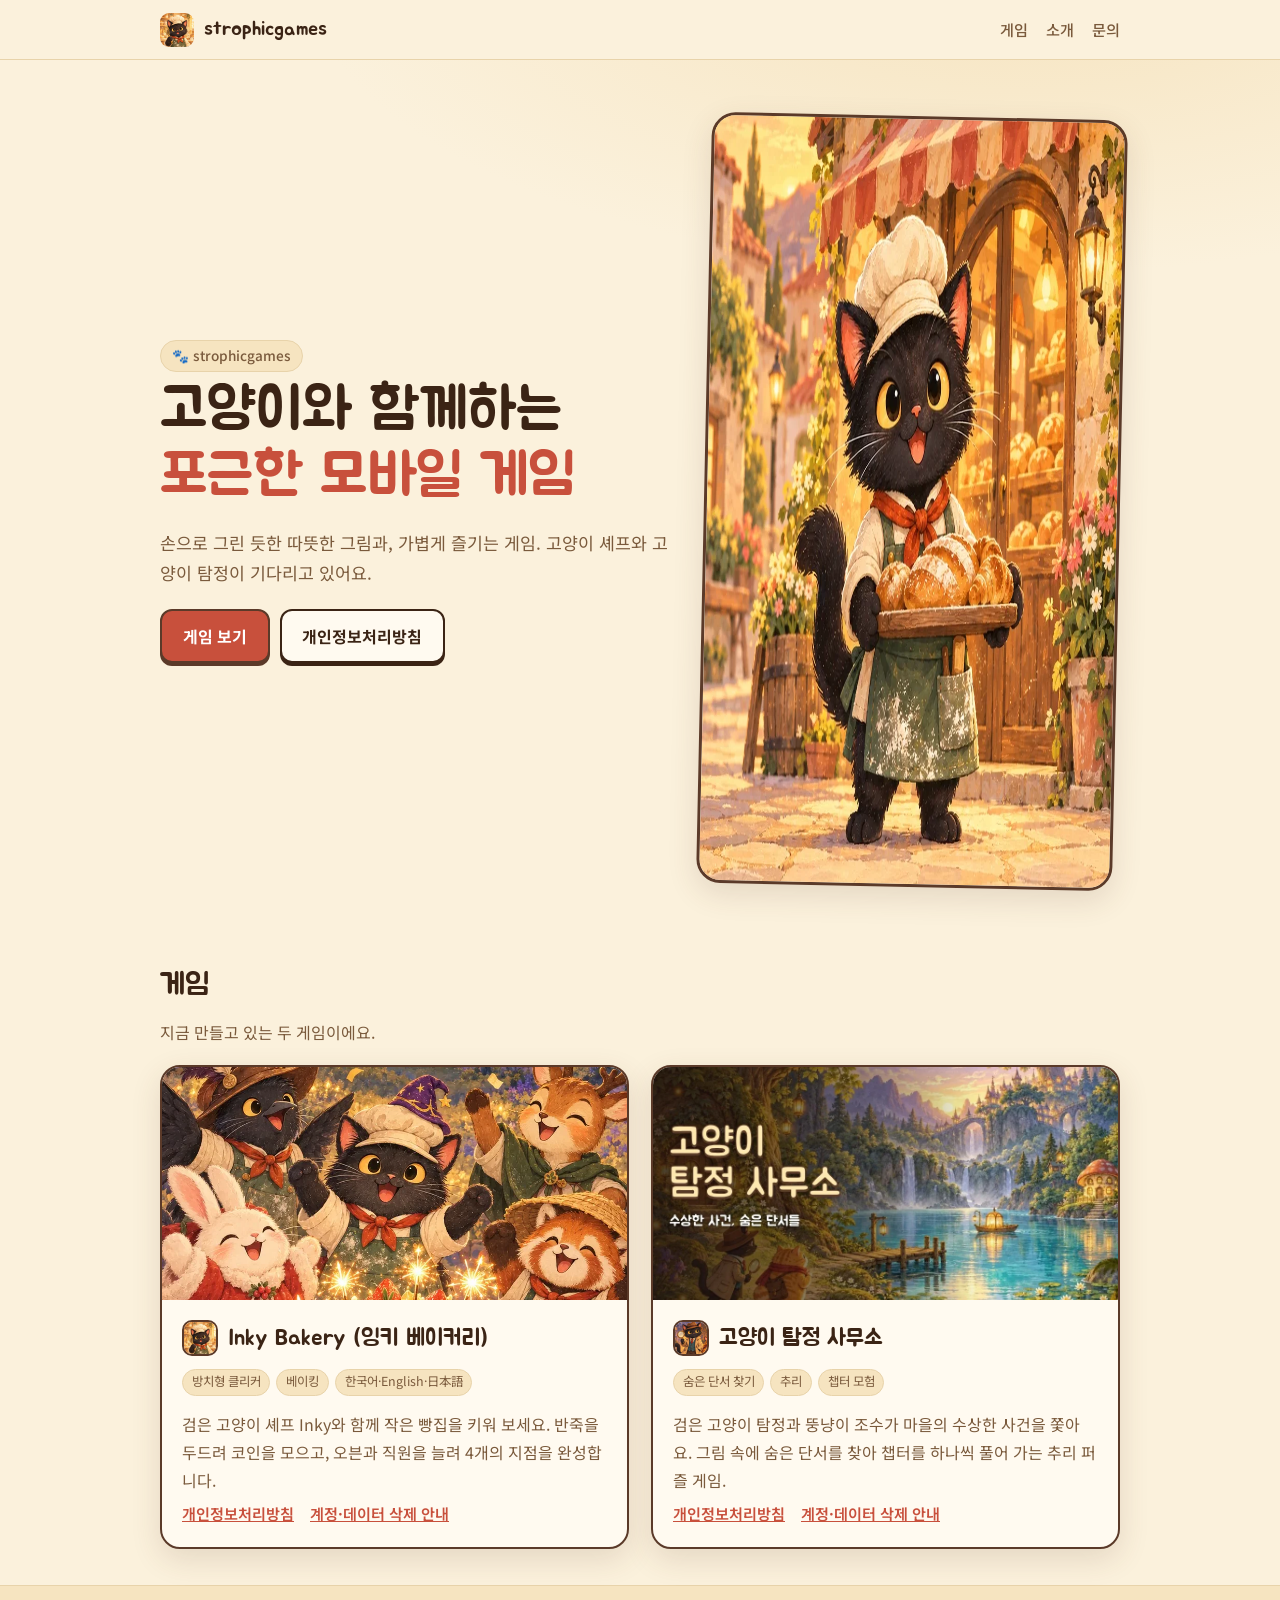
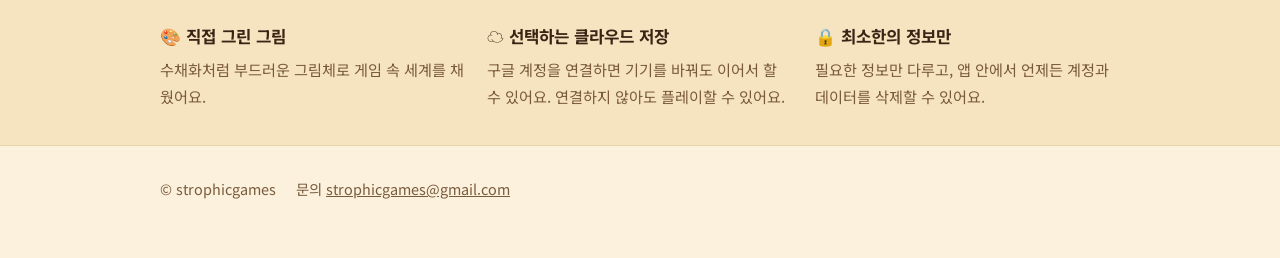
==== index.html @ a96e3c0d "Add files via upload" ====
<!doctype html>
<html lang="ko">
<head>
<meta charset="utf-8">
<meta name="viewport" content="width=device-width, initial-scale=1">
<title>strophicgames — 고양이가 주인공인 모바일 게임</title>
<meta name="description" content="strophicgames — 고양이가 주인공인 모바일 게임">
<link rel="icon" href="images/inky-icon.webp">
<link rel="stylesheet" href="site.css">
</head>
<body>
<div class="top"><div class="in">
  <a class="brand" href="./"><img src="images/inky-icon.webp" alt="">strophicgames</a>
  <nav><a href="#games">게임</a><a href="#about">소개</a><a href="mailto:strophicgames@gmail.com">문의</a></nav>
</div></div>
<section class="hero"><div class="in">
  <div>
    <span class="pill">🐾 strophicgames</span>
    <h1>고양이와 함께하는<br><em>포근한 모바일 게임</em></h1>
    <p>손으로 그린 듯한 따뜻한 그림과, 가볍게 즐기는 게임. 고양이 셰프와 고양이 탐정이 기다리고 있어요.</p>
    <div class="btns"><a class="btn main" href="#games">게임 보기</a><a class="btn" href="inky-bakery/privacy.html">개인정보처리방침</a></div>
  </div>
  <div class="art"><img src="images/inky-scene.webp" alt="빵집 앞에서 쟁반을 든 검은 고양이 셰프 Inky" width="900" height="765"></div>
</div></section>

<section class="sec" id="games">
  <h2>게임</h2>
  <p class="lead">지금 만들고 있는 두 게임이에요.</p>
  <div class="games">
    <article class="game">
      <div class="pic" style="background-image:url(images/inky-party.webp)"></div>
      <div class="txt">
        <h3><img class="gi" src="images/inky-icon-s.webp" alt="">Inky Bakery (잉키 베이커리)</h3>
        <div class="tags"><span>방치형 클리커</span><span>베이킹</span><span>한국어·English·日本語</span></div>
        <p>검은 고양이 셰프 Inky와 함께 작은 빵집을 키워 보세요. 반죽을 두드려 코인을 모으고, 오븐과 직원을 늘려 4개의 지점을 완성합니다.</p>
        <div class="links"><a href="inky-bakery/privacy.html">개인정보처리방침</a><a href="inky-bakery/delete-data.html">계정·데이터 삭제 안내</a></div>
      </div>
    </article>
    <article class="game">
      <div class="pic" role="img" aria-label="고양이 탐정 사무소" style="background-image:url(images/cat-banner.webp)"></div>
      <div class="txt">
        <h3><img class="gi" src="images/cat-icon.webp" alt="">고양이 탐정 사무소</h3>
        <div class="tags"><span>숨은 단서 찾기</span><span>추리</span><span>챕터 모험</span></div>
        <p>검은 고양이 탐정과 뚱냥이 조수가 마을의 수상한 사건을 쫓아요. 그림 속에 숨은 단서를 찾아 챕터를 하나씩 풀어 가는 추리 퍼즐 게임.</p>
        <div class="links"><a href="cat-detective/privacy.html">개인정보처리방침</a><a href="cat-detective/delete-data.html">계정·데이터 삭제 안내</a></div>
      </div>
    </article>
  </div>
</section>

<section class="about" id="about"><div class="in">
  <div><h4>🎨 직접 그린 그림</h4><p>수채화처럼 부드러운 그림체로 게임 속 세계를 채웠어요.</p></div>
  <div><h4>☁️ 선택하는 클라우드 저장</h4><p>구글 계정을 연결하면 기기를 바꿔도 이어서 할 수 있어요. 연결하지 않아도 플레이할 수 있어요.</p></div>
  <div><h4>🔒 최소한의 정보만</h4><p>필요한 정보만 다루고, 앱 안에서 언제든 계정과 데이터를 삭제할 수 있어요.</p></div>
</div></section>
<footer class="site"><span>© strophicgames</span><span>문의 <a href="mailto:strophicgames@gmail.com">strophicgames@gmail.com</a></span></footer>
</body>
</html>
---- site.css ----
@import url('https://fonts.googleapis.com/css2?family=Jua&family=Noto+Sans+KR:wght@400;500;700&display=swap');
:root { --bg:#fbf1dc; --bg2:#f6e4c0; --card:#fffaf0; --ink:#3b2415; --sub:#7a5a3c; --line:#e8d3aa; --brand:#c8503c; --brand2:#e2a93b; --teal:#3e8e8a; --shadow:0 10px 30px rgba(91,58,41,.14); }
@media (prefers-color-scheme: dark) { :root { --bg:#1b120b; --bg2:#26180e; --card:#2b1d12; --ink:#f6e7c8; --sub:#c9ae85; --line:#4a3322; --brand:#ef7d68; --brand2:#e8b550; --teal:#6cc1bc; --shadow:0 10px 30px rgba(0,0,0,.4); } }
*{box-sizing:border-box} html{scroll-behavior:smooth}
body{margin:0;background:var(--bg);color:var(--ink);font:16px/1.75 "Noto Sans KR",-apple-system,"Segoe UI",sans-serif}
a{color:var(--brand)} img{max-width:100%;display:block}
.top{position:sticky;top:0;z-index:5;background:color-mix(in srgb,var(--bg) 88%,transparent);backdrop-filter:blur(10px);border-bottom:1px solid var(--line)}
.top .in{max-width:1000px;margin:0 auto;padding:12px 20px;display:flex;align-items:center;gap:14px}
.brand{display:flex;align-items:center;gap:10px;color:var(--ink);text-decoration:none;font-family:Jua,sans-serif;font-size:1.25rem}
.brand img{width:34px;height:34px;border-radius:9px}
.top nav{margin-left:auto;display:flex;gap:18px;font-weight:500;font-size:.95rem}
.top nav a{color:var(--sub);text-decoration:none} .top nav a:hover{color:var(--brand)}
.hero{background:radial-gradient(1200px 500px at 80% -10%,var(--bg2),transparent 60%),var(--bg);padding:56px 0 36px}
.hero .in{max-width:1000px;margin:0 auto;padding:0 20px;display:grid;grid-template-columns:1.1fr .9fr;gap:36px;align-items:center}
.hero h1{font-family:Jua,sans-serif;font-weight:400;font-size:clamp(2.2rem,6vw,3.6rem);line-height:1.15;margin:.1em 0 .3em}
.hero h1 em{font-style:normal;color:var(--brand)}
.hero p{color:var(--sub);font-size:1.08rem;max-width:30em;margin:0 0 1.2em}
.pill{display:inline-block;padding:.25em .8em;border-radius:99px;background:var(--bg2);border:1px solid var(--line);font-size:.85rem;color:var(--sub);font-weight:500}
.btns{display:flex;flex-wrap:wrap;gap:10px;margin-top:6px}
.btn{display:inline-block;padding:.7em 1.3em;border-radius:12px;font-weight:700;text-decoration:none;border:2px solid var(--ink);color:var(--ink);background:var(--card);box-shadow:0 3px 0 var(--ink);transition:transform .08s}
.btn:active{transform:translateY(2px);box-shadow:0 1px 0 var(--ink)}
.btn.main{background:var(--brand);color:#fff;border-color:#5b3a29;box-shadow:0 3px 0 #5b3a29}
.hero .art{border-radius:24px;overflow:hidden;box-shadow:var(--shadow);border:3px solid #5b3a29;transform:rotate(1.2deg)}
.sec{max-width:1000px;margin:0 auto;padding:36px 20px}
.sec h2{font-family:Jua,sans-serif;font-weight:400;font-size:1.9rem;margin:0 0 .2em}
.sec .lead{color:var(--sub);margin:0 0 1.2em}
.games{display:grid;grid-template-columns:repeat(auto-fit,minmax(300px,1fr));gap:22px}
.game{background:var(--card);border:2px solid #5b3a29;border-radius:20px;overflow:hidden;box-shadow:var(--shadow);display:flex;flex-direction:column}
.game .pic{aspect-ratio:2/1;background-size:cover;background-position:center;display:flex;align-items:flex-end;padding:14px}
.game .pic.cat{background:linear-gradient(135deg,#243049,#46567a 60%,#e2a93b 160%);align-items:center;justify-content:center;font-size:4.2rem;color:#fff}
.game .txt{padding:18px 20px 20px;display:flex;flex-direction:column;gap:6px;flex:1}
.game h3{font-family:Jua,sans-serif;font-weight:400;font-size:1.45rem;margin:0}
.game p{margin:0;color:var(--sub)}
.tags{display:flex;flex-wrap:wrap;gap:6px;margin:4px 0 8px}
.tags span{font-size:.78rem;padding:.15em .7em;border-radius:99px;background:var(--bg2);color:var(--sub);border:1px solid var(--line)}
.game .links{margin-top:auto;display:flex;flex-wrap:wrap;gap:6px 16px;font-weight:600;font-size:.95rem}
.about{background:var(--bg2);border-block:1px solid var(--line)}
.about .in{max-width:1000px;margin:0 auto;padding:36px 20px;display:grid;grid-template-columns:repeat(auto-fit,minmax(220px,1fr));gap:22px}
.about h4{margin:0 0 .3em;font-size:1.05rem} .about p{margin:0;color:var(--sub);font-size:.95rem}
footer.site{max-width:1000px;margin:0 auto;padding:30px 20px 56px;color:var(--sub);font-size:.9rem;display:flex;flex-wrap:wrap;gap:8px 20px;align-items:center}
footer.site a{color:var(--sub)}
.doc{max-width:780px;margin:0 auto;padding:30px 20px 20px}
.doc .card{background:var(--card);border:2px solid #5b3a29;border-radius:20px;padding:26px 28px 30px;box-shadow:var(--shadow)}
.doc h1{font-family:Jua,sans-serif;font-weight:400;font-size:clamp(1.7rem,4.5vw,2.3rem);line-height:1.25;margin:.1em 0 .2em}
.doc h2{font-size:1.18rem;margin:1.8em 0 .4em;padding-bottom:.3em;border-bottom:2px dashed var(--line)}
.doc h3{font-size:1.02rem;margin:1.4em 0 .3em;color:var(--teal)}
.doc .meta{color:var(--sub);font-size:.9rem}
.doc li{margin:.3em 0} .doc ul,.doc ol{padding-left:1.3em}
.doc table{border-collapse:collapse;width:100%;font-size:.93rem;margin:.6em 0} .doc th,.doc td{border:1px solid var(--line);padding:8px 10px;text-align:left;vertical-align:top} .doc th{background:var(--bg2)}
.crumb{font-size:.9rem;margin:0 0 6px} .crumb a{color:var(--sub);text-decoration:none} .crumb a:hover{color:var(--brand)}
@media (max-width:760px){.hero .in{grid-template-columns:1fr}.hero .art{transform:none;max-width:320px;margin:0 auto}.top nav{gap:12px}}
.game h3{display:flex;align-items:center;gap:10px}.game h3 .gi{width:36px;height:36px;border-radius:10px;border:2px solid #5b3a29;flex:none}
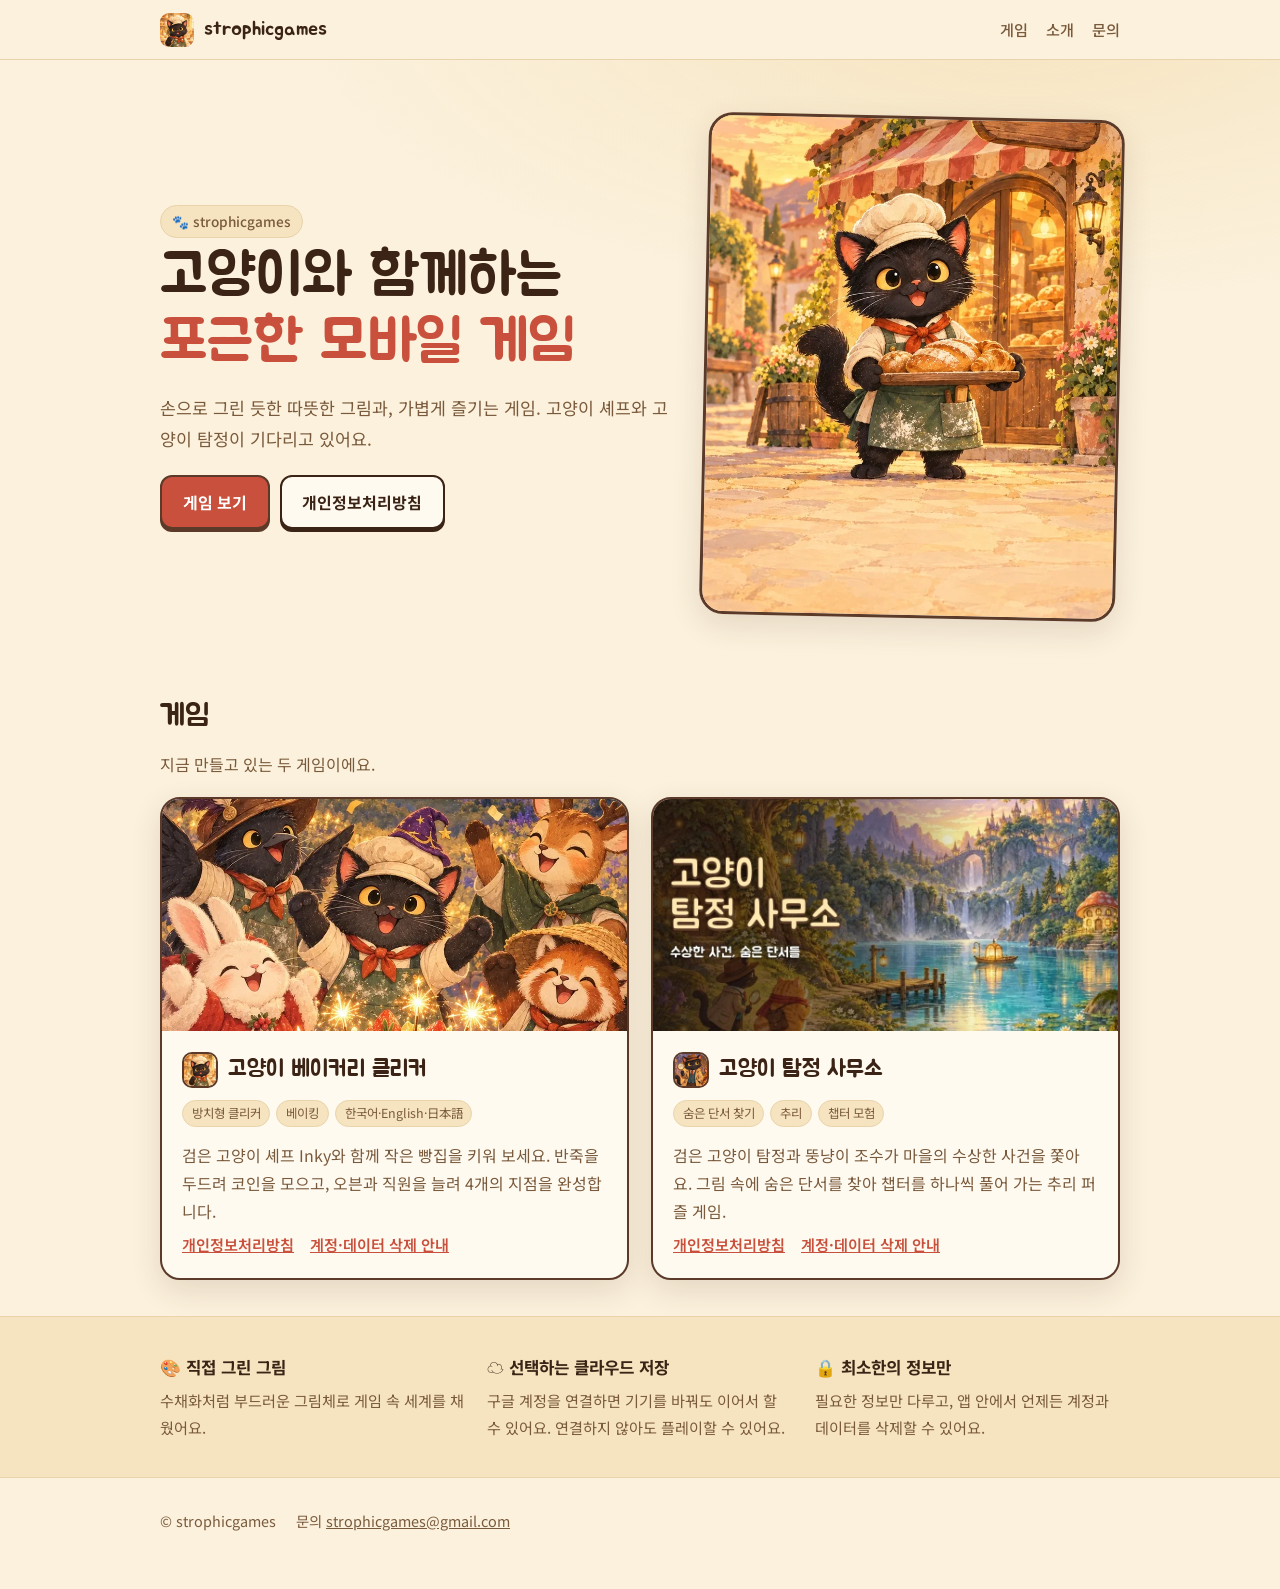
==== commit ebeadd74: "Add files via upload" ====
--- a/index.html
+++ b/index.html
@@ -20,7 +20,7 @@
     <p>손으로 그린 듯한 따뜻한 그림과, 가볍게 즐기는 게임. 고양이 셰프와 고양이 탐정이 기다리고 있어요.</p>
     <div class="btns"><a class="btn main" href="#games">게임 보기</a><a class="btn" href="inky-bakery/privacy.html">개인정보처리방침</a></div>
   </div>
-  <div class="art"><img src="images/inky-scene.webp" alt="빵집 앞에서 쟁반을 든 검은 고양이 셰프 Inky" width="900" height="765"></div>
+  <div class="art"><img src="images/inky-hero.webp" alt="빵집 앞에서 쟁반을 든 검은 고양이 셰프 Inky" width="720" height="872"></div>
 </div></section>
 
 <section class="sec" id="games">
@@ -30,7 +30,7 @@
     <article class="game">
       <div class="pic" style="background-image:url(images/inky-party.webp)"></div>
       <div class="txt">
-        <h3><img class="gi" src="images/inky-icon-s.webp" alt="">Inky Bakery (잉키 베이커리)</h3>
+        <h3><img class="gi" src="images/inky-icon-s.webp" alt="">고양이 베이커리 클리커</h3>
         <div class="tags"><span>방치형 클리커</span><span>베이킹</span><span>한국어·English·日本語</span></div>
         <p>검은 고양이 셰프 Inky와 함께 작은 빵집을 키워 보세요. 반죽을 두드려 코인을 모으고, 오븐과 직원을 늘려 4개의 지점을 완성합니다.</p>
         <div class="links"><a href="inky-bakery/privacy.html">개인정보처리방침</a><a href="inky-bakery/delete-data.html">계정·데이터 삭제 안내</a></div>
--- a/site.css
+++ b/site.css
@@ -50,3 +50,5 @@
 .crumb{font-size:.9rem;margin:0 0 6px} .crumb a{color:var(--sub);text-decoration:none} .crumb a:hover{color:var(--brand)}
 @media (max-width:760px){.hero .in{grid-template-columns:1fr}.hero .art{transform:none;max-width:320px;margin:0 auto}.top nav{gap:12px}}
 .game h3{display:flex;align-items:center;gap:10px}.game h3 .gi{width:36px;height:36px;border-radius:10px;border:2px solid #5b3a29;flex:none}
+
+.hero .art img{width:100%;height:auto;object-fit:cover}
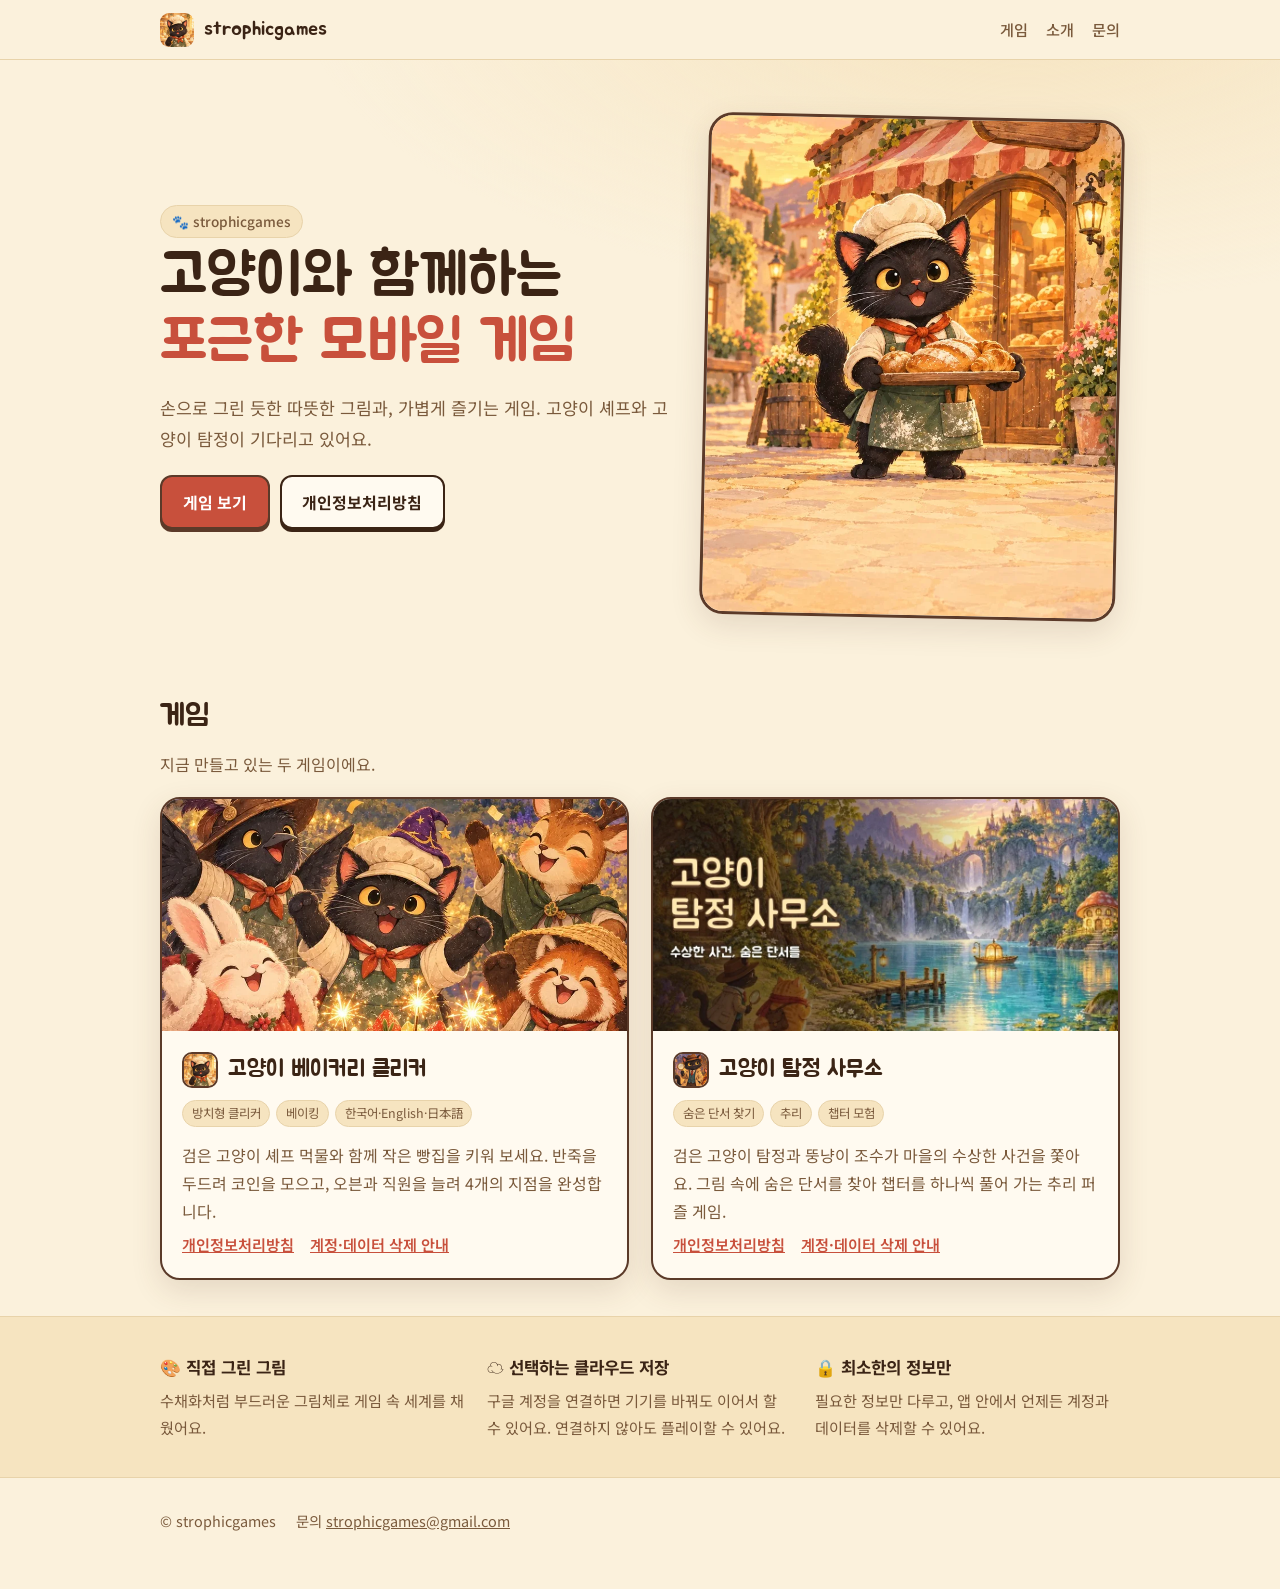
==== commit d75def66: "Add files via upload" ====
--- a/index.html
+++ b/index.html
@@ -20,7 +20,7 @@
     <p>손으로 그린 듯한 따뜻한 그림과, 가볍게 즐기는 게임. 고양이 셰프와 고양이 탐정이 기다리고 있어요.</p>
     <div class="btns"><a class="btn main" href="#games">게임 보기</a><a class="btn" href="inky-bakery/privacy.html">개인정보처리방침</a></div>
   </div>
-  <div class="art"><img src="images/inky-hero.webp" alt="빵집 앞에서 쟁반을 든 검은 고양이 셰프 Inky" width="720" height="872"></div>
+  <div class="art"><img src="images/inky-hero.webp" alt="빵집 앞에서 쟁반을 든 검은 고양이 셰프 먹물" width="720" height="872"></div>
 </div></section>
 
 <section class="sec" id="games">
@@ -32,7 +32,7 @@
       <div class="txt">
         <h3><img class="gi" src="images/inky-icon-s.webp" alt="">고양이 베이커리 클리커</h3>
         <div class="tags"><span>방치형 클리커</span><span>베이킹</span><span>한국어·English·日本語</span></div>
-        <p>검은 고양이 셰프 Inky와 함께 작은 빵집을 키워 보세요. 반죽을 두드려 코인을 모으고, 오븐과 직원을 늘려 4개의 지점을 완성합니다.</p>
+        <p>검은 고양이 셰프 먹물와 함께 작은 빵집을 키워 보세요. 반죽을 두드려 코인을 모으고, 오븐과 직원을 늘려 4개의 지점을 완성합니다.</p>
         <div class="links"><a href="inky-bakery/privacy.html">개인정보처리방침</a><a href="inky-bakery/delete-data.html">계정·데이터 삭제 안내</a></div>
       </div>
     </article>
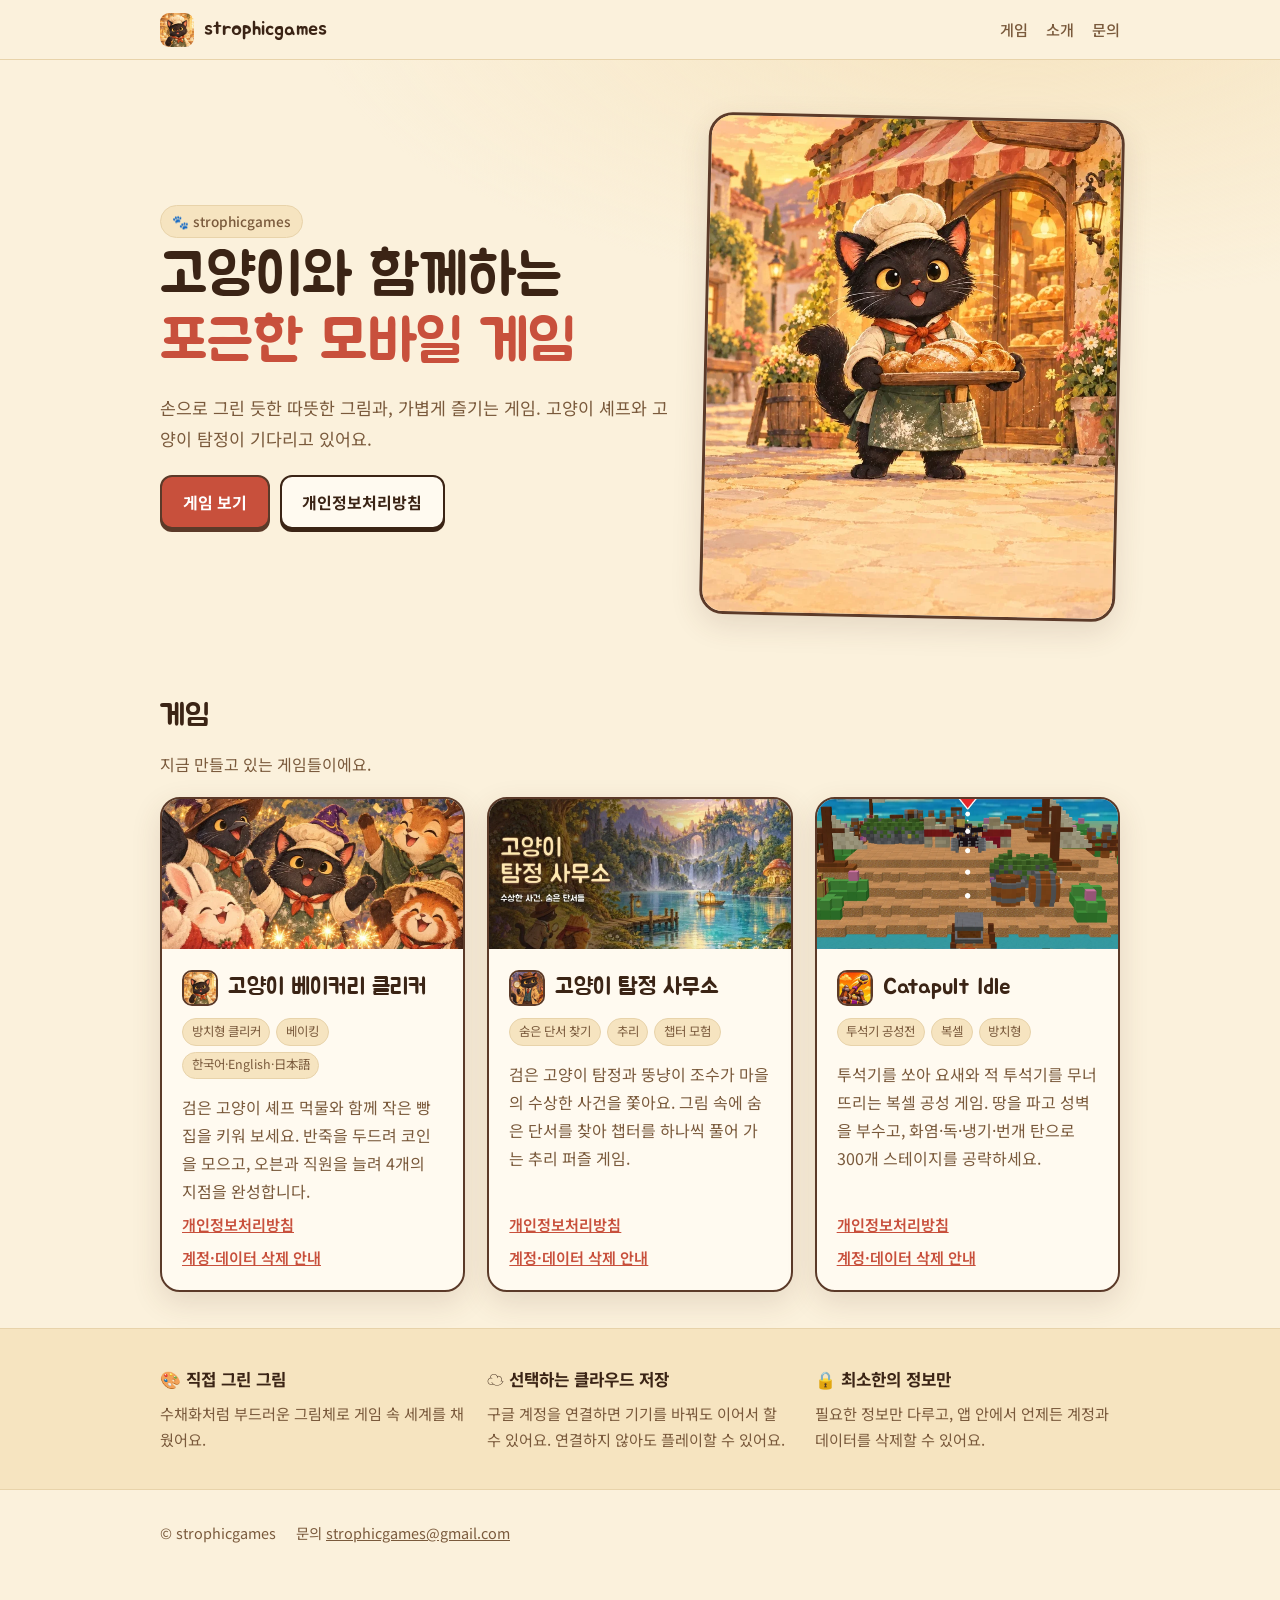
==== commit afabda21: "Add Catapult Idle: game card, privacy policy, account/data deletion page Co-Authored-By: Claude Sonn" ====
--- a/index.html
+++ b/index.html
@@ -25,7 +25,7 @@
 
 <section class="sec" id="games">
   <h2>게임</h2>
-  <p class="lead">지금 만들고 있는 두 게임이에요.</p>
+  <p class="lead">지금 만들고 있는 게임들이에요.</p>
   <div class="games">
     <article class="game">
       <div class="pic" style="background-image:url(images/inky-party.webp)"></div>
@@ -45,6 +45,15 @@
         <div class="links"><a href="cat-detective/privacy.html">개인정보처리방침</a><a href="cat-detective/delete-data.html">계정·데이터 삭제 안내</a></div>
       </div>
     </article>
+    <article class="game">
+      <div class="pic" role="img" aria-label="Catapult Idle" style="background-image:url(images/catapult-banner.webp)"></div>
+      <div class="txt">
+        <h3><img class="gi" src="images/catapult-icon-s.webp" alt="">Catapult Idle</h3>
+        <div class="tags"><span>투석기 공성전</span><span>복셀</span><span>방치형</span></div>
+        <p>투석기를 쏘아 요새와 적 투석기를 무너뜨리는 복셀 공성 게임. 땅을 파고 성벽을 부수고, 화염·독·냉기·번개 탄으로 300개 스테이지를 공략하세요.</p>
+        <div class="links"><a href="catapult-idle/privacy.html">개인정보처리방침</a><a href="catapult-idle/delete-data.html">계정·데이터 삭제 안내</a></div>
+      </div>
+    </article>
   </div>
 </section>
 
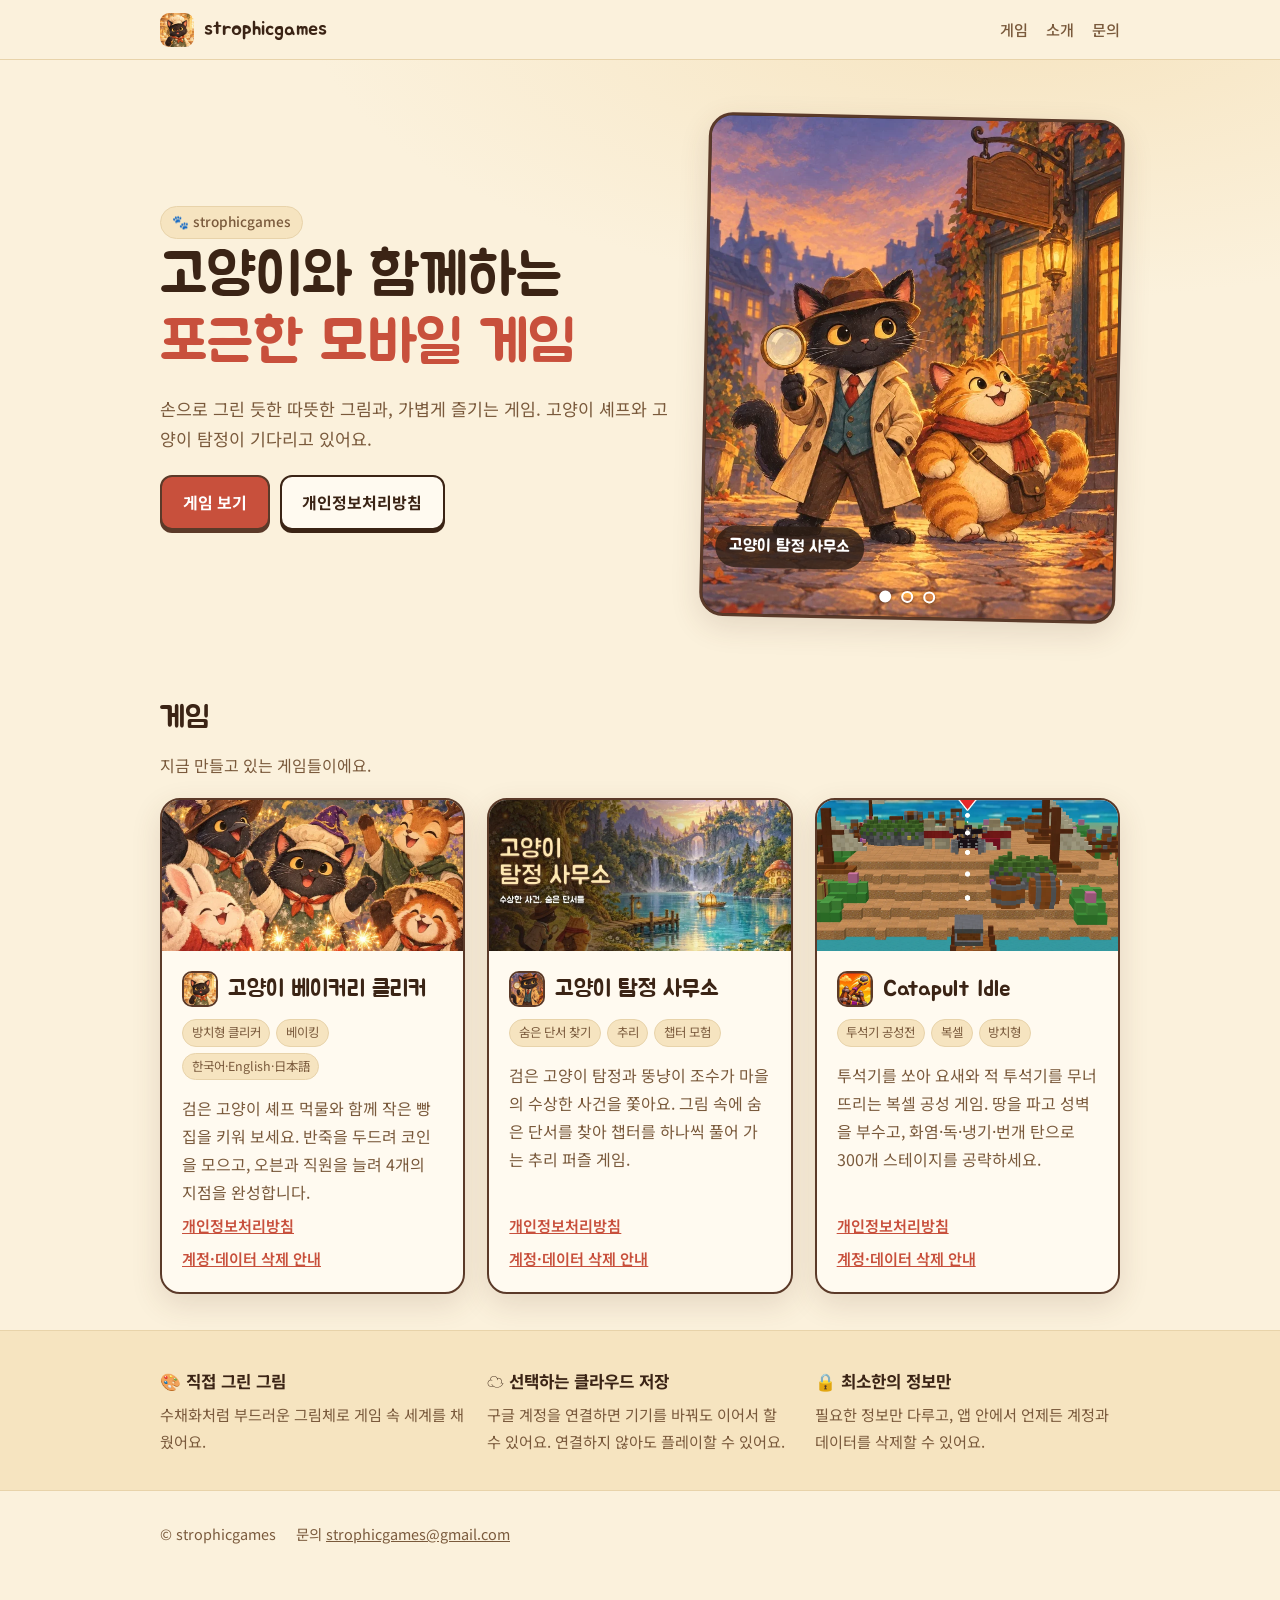
==== commit 5f1770a4: "Hero image slider for three games (detective, bakery, catapult) Co-Authored-By: Claude Sonnet 5.5 <n" ====
--- a/index.html
+++ b/index.html
@@ -20,7 +20,12 @@
     <p>손으로 그린 듯한 따뜻한 그림과, 가볍게 즐기는 게임. 고양이 셰프와 고양이 탐정이 기다리고 있어요.</p>
     <div class="btns"><a class="btn main" href="#games">게임 보기</a><a class="btn" href="inky-bakery/privacy.html">개인정보처리방침</a></div>
   </div>
-  <div class="art"><img src="images/inky-hero.webp" alt="빵집 앞에서 쟁반을 든 검은 고양이 셰프 먹물" width="720" height="872"></div>
+  <div class="art slider" id="heroSlider" aria-roledescription="carousel" aria-label="게임 소개">
+    <figure class="slide on"><img src="images/detective-hero.webp" alt="돋보기를 든 검은 고양이 탐정과 뚱냥이 조수" width="720" height="872"><figcaption>고양이 탐정 사무소</figcaption></figure>
+    <figure class="slide"><img src="images/inky-hero.webp" alt="빵집 앞에서 쟁반을 든 검은 고양이 셰프 먹물" width="720" height="872" loading="lazy"><figcaption>고양이 베이커리 클리커</figcaption></figure>
+    <figure class="slide"><img src="images/catapult-hero.webp" alt="복셀 투석기가 적 요새를 향해 조준하는 Catapult Idle 게임 화면" width="720" height="872" loading="lazy"><figcaption>Catapult Idle</figcaption></figure>
+    <div class="dots" role="tablist" aria-label="슬라이드 선택"><button class="on" aria-label="고양이 탐정 사무소"></button><button aria-label="고양이 베이커리 클리커"></button><button aria-label="Catapult Idle"></button></div>
+  </div>
 </div></section>
 
 <section class="sec" id="games">
@@ -63,5 +68,21 @@
   <div><h4>🔒 최소한의 정보만</h4><p>필요한 정보만 다루고, 앱 안에서 언제든 계정과 데이터를 삭제할 수 있어요.</p></div>
 </div></section>
 <footer class="site"><span>© strophicgames</span><span>문의 <a href="mailto:strophicgames@gmail.com">strophicgames@gmail.com</a></span></footer>
+<script>
+(function () {
+  var box = document.getElementById('heroSlider'); if (!box) return;
+  var slides = box.querySelectorAll('.slide'), dots = box.querySelectorAll('.dots button'), i = 0, timer = null;
+  function show(n) {
+    i = (n + slides.length) % slides.length;
+    slides.forEach(function (s, k) { s.classList.toggle('on', k === i); });
+    dots.forEach(function (d, k) { d.classList.toggle('on', k === i); });
+  }
+  function start() { stop(); if (window.matchMedia && matchMedia('(prefers-reduced-motion: reduce)').matches) return; timer = setInterval(function () { show(i + 1); }, 4500); }
+  function stop() { if (timer) { clearInterval(timer); timer = null; } }
+  dots.forEach(function (d, k) { d.addEventListener('click', function () { show(k); start(); }); });
+  box.addEventListener('mouseenter', stop); box.addEventListener('mouseleave', start);
+  start();
+})();
+</script>
 </body>
 </html>
--- a/site.css
+++ b/site.css
@@ -52,3 +52,14 @@
 .game h3{display:flex;align-items:center;gap:10px}.game h3 .gi{width:36px;height:36px;border-radius:10px;border:2px solid #5b3a29;flex:none}
 
 .hero .art img{width:100%;height:auto;object-fit:cover}
+
+/* 메인 히어로: 게임 이미지 슬라이더 */
+.hero .art.slider{position:relative;aspect-ratio:720/872;background:#2b1d14}
+.slider .slide{position:absolute;inset:0;margin:0;opacity:0;transition:opacity .7s ease}
+.slider .slide.on{opacity:1}
+.hero .art.slider .slide img{width:100%;height:100%;object-fit:cover;display:block}
+.slider figcaption{position:absolute;left:12px;bottom:46px;padding:6px 14px;border-radius:999px;background:rgba(43,29,20,.78);color:#fff;font-family:Jua,sans-serif;font-size:1.05rem}
+.slider .dots{position:absolute;left:0;right:0;bottom:14px;display:flex;justify-content:center;gap:10px}
+.slider .dots button{width:12px;height:12px;border-radius:50%;border:2px solid #fff;background:transparent;padding:0;cursor:pointer;box-shadow:0 1px 3px rgba(0,0,0,.5)}
+.slider .dots button.on{background:#fff}
+@media (prefers-reduced-motion:reduce){.slider .slide{transition:none}}
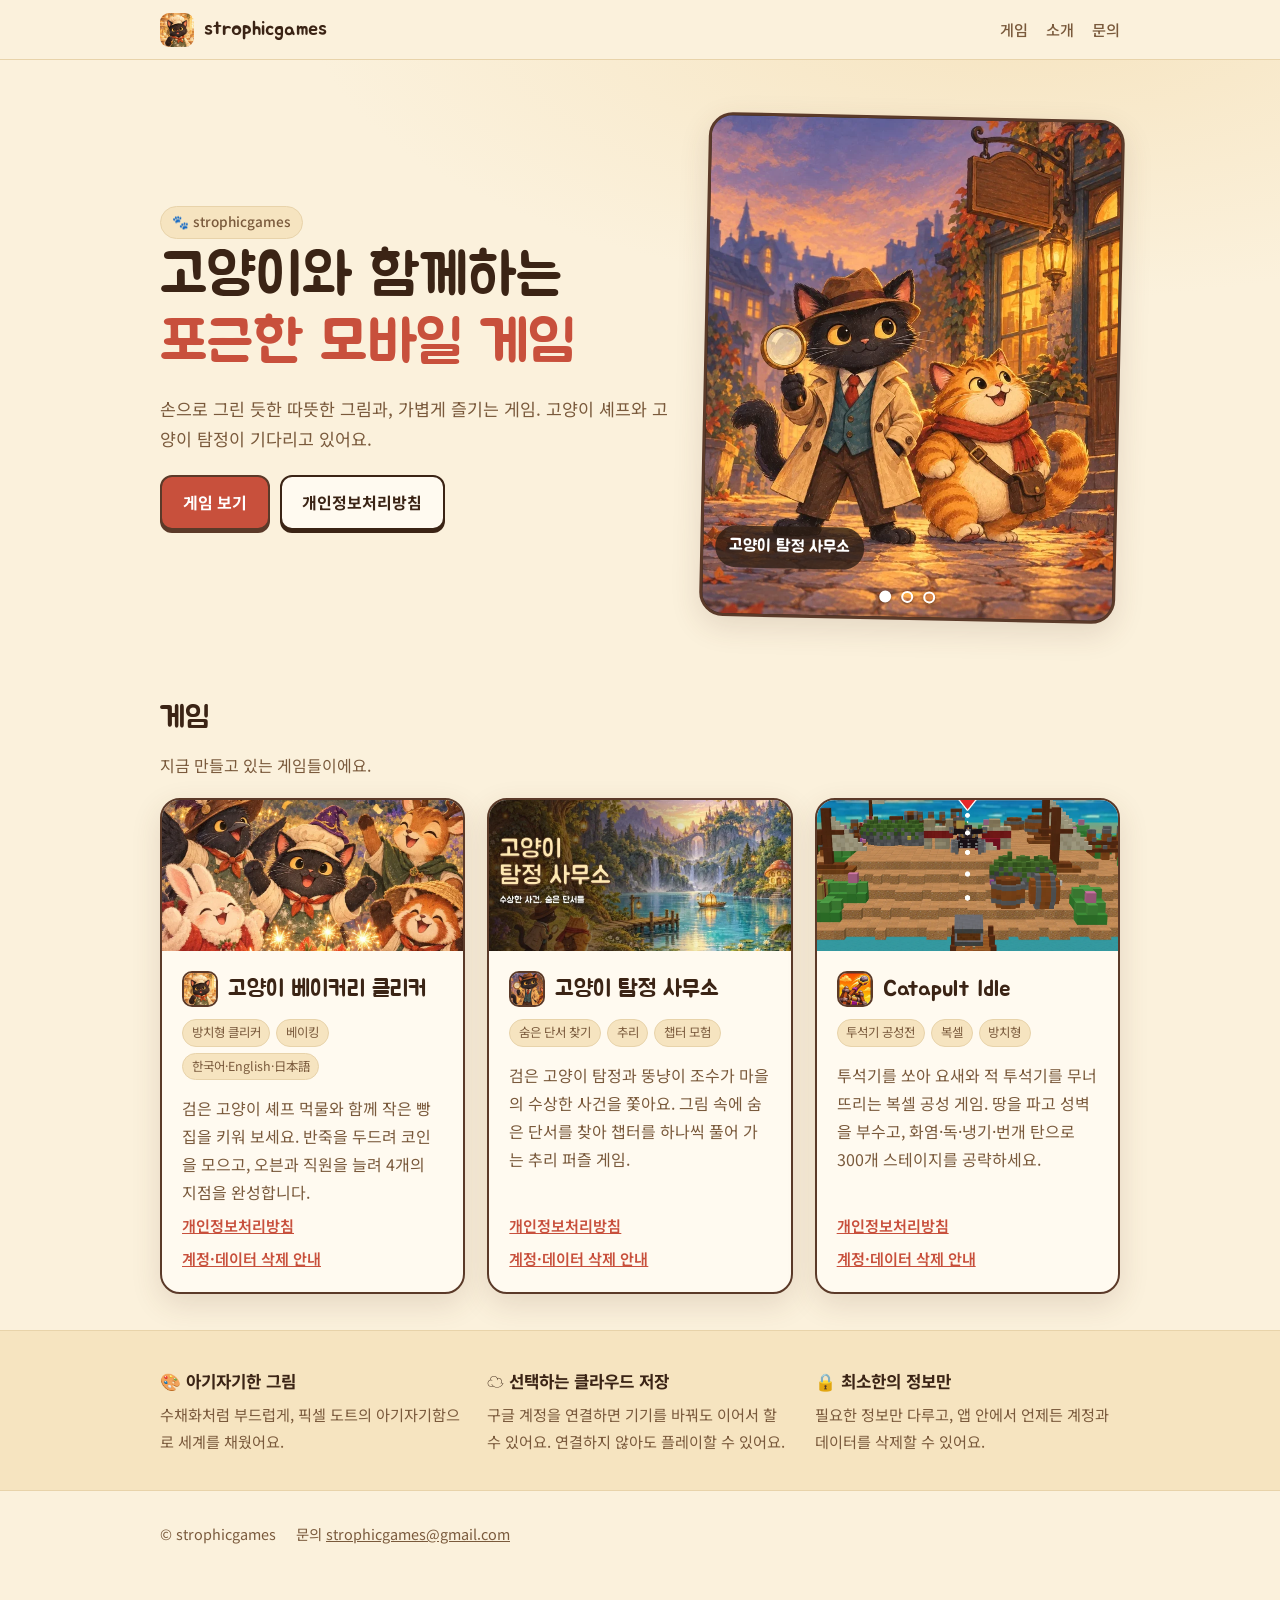
==== commit 4cc181d4: "Update about section: cute art description Co-Authored-By: Claude Sonnet 5.5 <noreply@anthropic.com>" ====
--- a/index.html
+++ b/index.html
@@ -63,7 +63,7 @@
 </section>
 
 <section class="about" id="about"><div class="in">
-  <div><h4>🎨 직접 그린 그림</h4><p>수채화처럼 부드러운 그림체로 게임 속 세계를 채웠어요.</p></div>
+  <div><h4>🎨 아기자기한 그림</h4><p>수채화처럼 부드럽게, 픽셀 도트의 아기자기함으로 세계를 채웠어요.</p></div>
   <div><h4>☁️ 선택하는 클라우드 저장</h4><p>구글 계정을 연결하면 기기를 바꿔도 이어서 할 수 있어요. 연결하지 않아도 플레이할 수 있어요.</p></div>
   <div><h4>🔒 최소한의 정보만</h4><p>필요한 정보만 다루고, 앱 안에서 언제든 계정과 데이터를 삭제할 수 있어요.</p></div>
 </div></section>
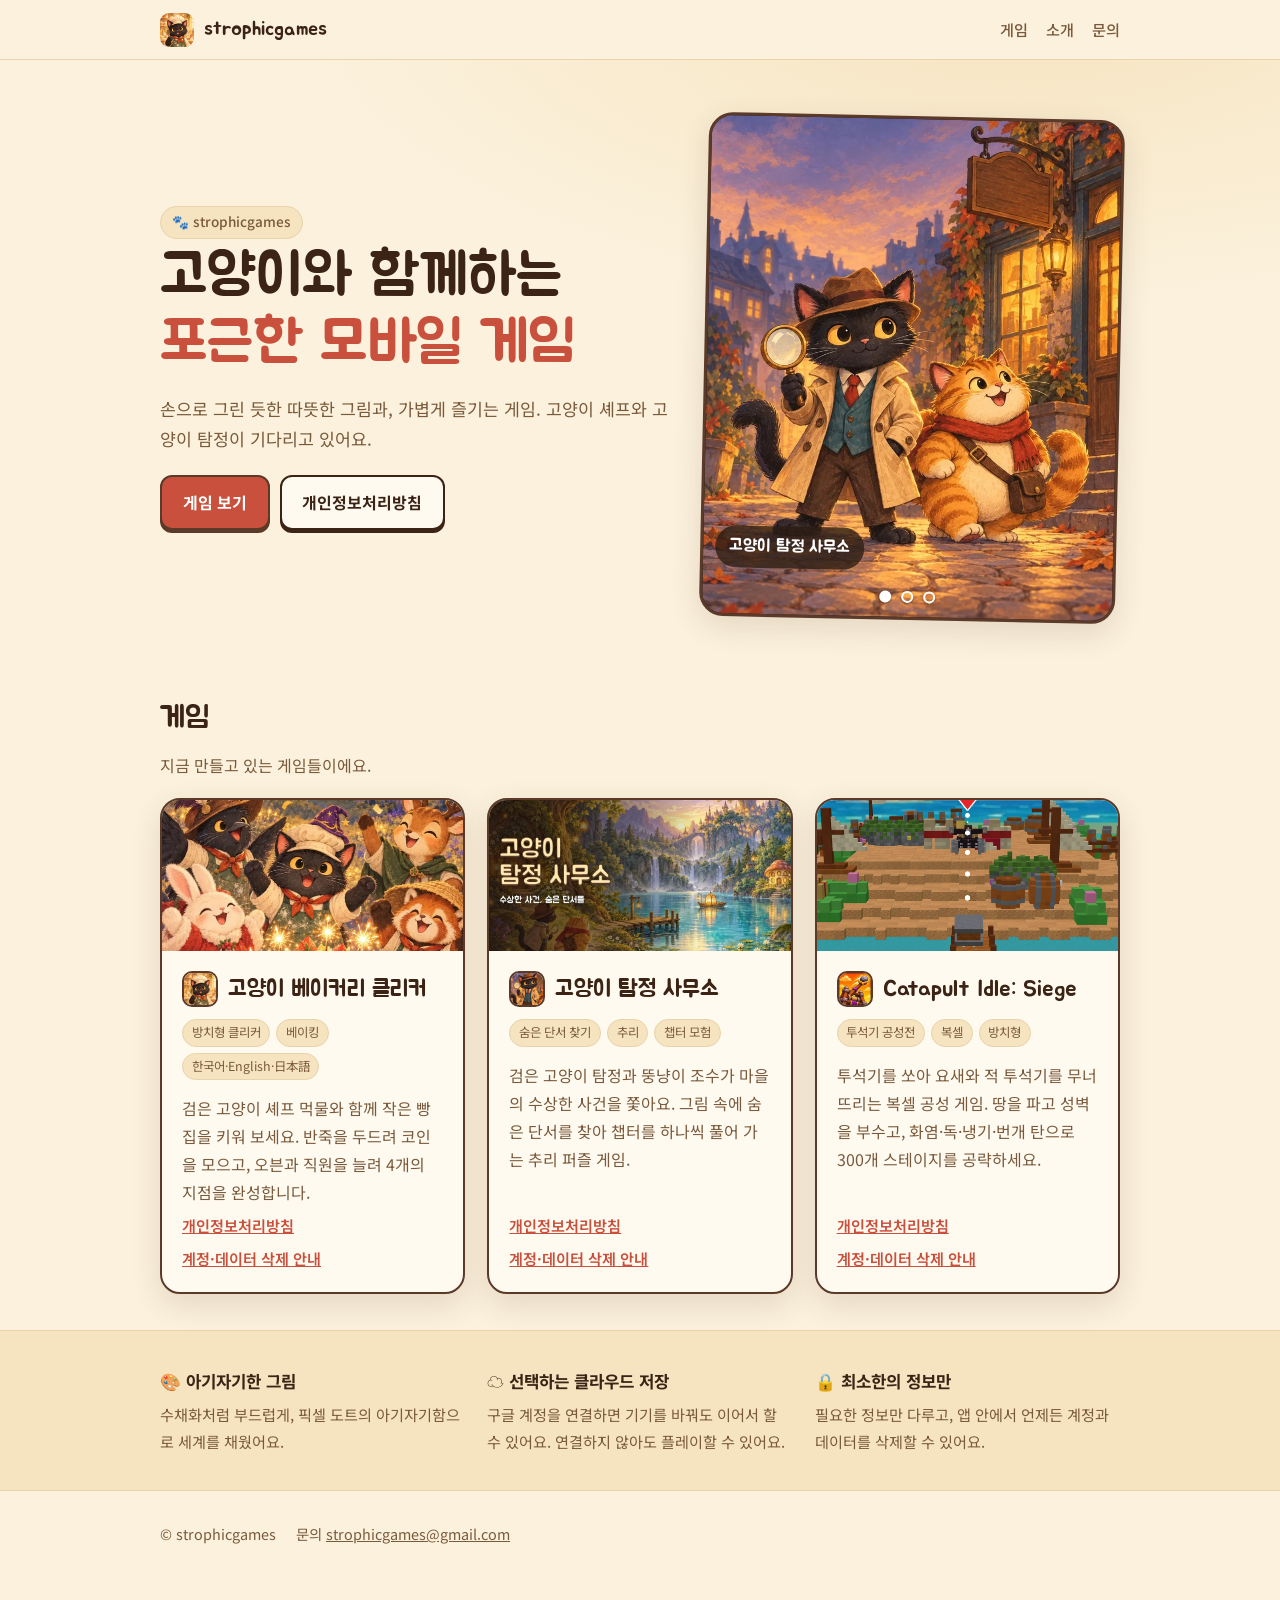
==== commit 1f1f0eac: "Rename game to Catapult Idle: Siege on site Co-Authored-By: Claude Sonnet 5.5 <noreply@anthropic.com" ====
--- a/index.html
+++ b/index.html
@@ -23,8 +23,8 @@
   <div class="art slider" id="heroSlider" aria-roledescription="carousel" aria-label="게임 소개">
     <figure class="slide on"><img src="images/detective-hero.webp" alt="돋보기를 든 검은 고양이 탐정과 뚱냥이 조수" width="720" height="872"><figcaption>고양이 탐정 사무소</figcaption></figure>
     <figure class="slide"><img src="images/inky-hero.webp" alt="빵집 앞에서 쟁반을 든 검은 고양이 셰프 먹물" width="720" height="872" loading="lazy"><figcaption>고양이 베이커리 클리커</figcaption></figure>
-    <figure class="slide"><img src="images/catapult-hero.webp" alt="복셀 투석기가 적 요새를 향해 조준하는 Catapult Idle 게임 화면" width="720" height="872" loading="lazy"><figcaption>Catapult Idle</figcaption></figure>
-    <div class="dots" role="tablist" aria-label="슬라이드 선택"><button class="on" aria-label="고양이 탐정 사무소"></button><button aria-label="고양이 베이커리 클리커"></button><button aria-label="Catapult Idle"></button></div>
+    <figure class="slide"><img src="images/catapult-hero.webp" alt="복셀 투석기가 적 요새를 향해 조준하는 Catapult Idle: Siege 게임 화면" width="720" height="872" loading="lazy"><figcaption>Catapult Idle: Siege</figcaption></figure>
+    <div class="dots" role="tablist" aria-label="슬라이드 선택"><button class="on" aria-label="고양이 탐정 사무소"></button><button aria-label="고양이 베이커리 클리커"></button><button aria-label="Catapult Idle: Siege"></button></div>
   </div>
 </div></section>
 
@@ -51,9 +51,9 @@
       </div>
     </article>
     <article class="game">
-      <div class="pic" role="img" aria-label="Catapult Idle" style="background-image:url(images/catapult-banner.webp)"></div>
+      <div class="pic" role="img" aria-label="Catapult Idle: Siege" style="background-image:url(images/catapult-banner.webp)"></div>
       <div class="txt">
-        <h3><img class="gi" src="images/catapult-icon-s.webp" alt="">Catapult Idle</h3>
+        <h3><img class="gi" src="images/catapult-icon-s.webp" alt="">Catapult Idle: Siege</h3>
         <div class="tags"><span>투석기 공성전</span><span>복셀</span><span>방치형</span></div>
         <p>투석기를 쏘아 요새와 적 투석기를 무너뜨리는 복셀 공성 게임. 땅을 파고 성벽을 부수고, 화염·독·냉기·번개 탄으로 300개 스테이지를 공략하세요.</p>
         <div class="links"><a href="catapult-idle/privacy.html">개인정보처리방침</a><a href="catapult-idle/delete-data.html">계정·데이터 삭제 안내</a></div>
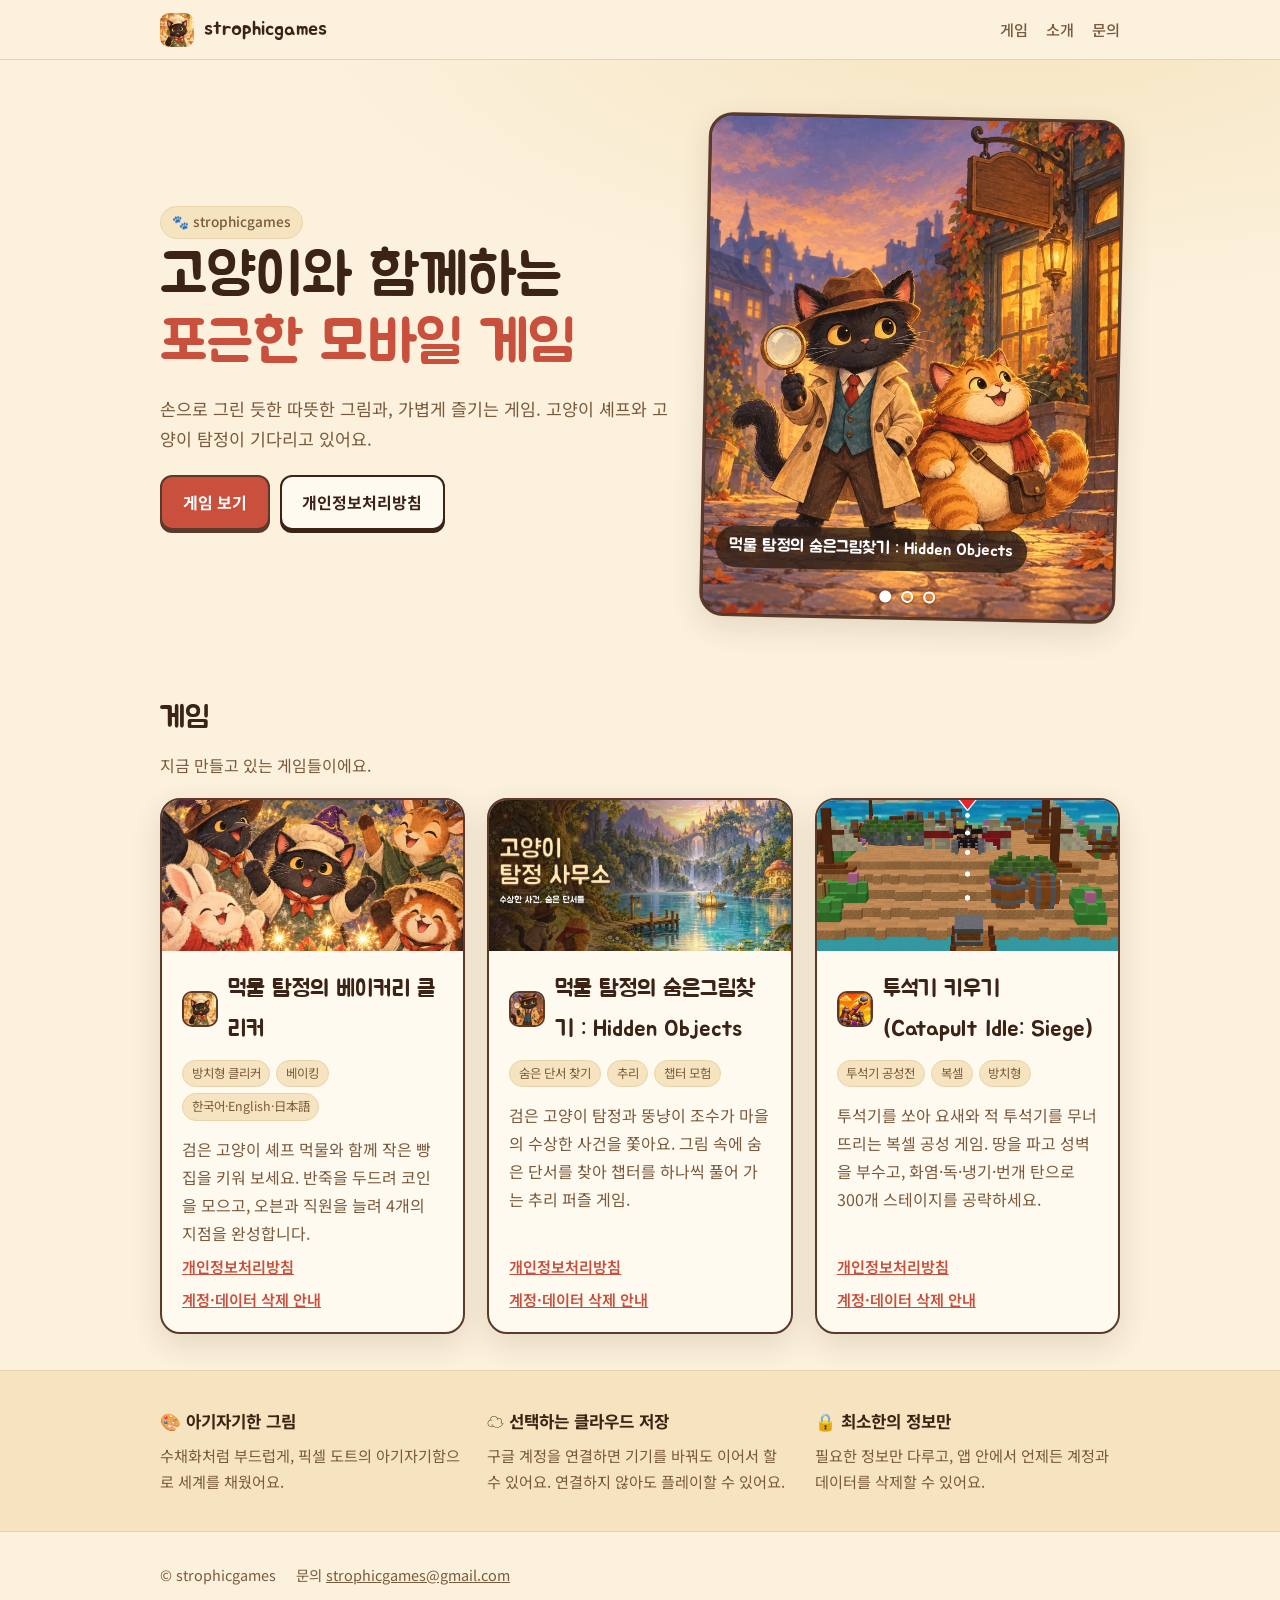
==== commit ac6bd954: "Rename games on site: Mukmul detective bakery clicker, hidden objects, catapult Co-Authored-By: Clau" ====
--- a/index.html
+++ b/index.html
@@ -21,10 +21,10 @@
     <div class="btns"><a class="btn main" href="#games">게임 보기</a><a class="btn" href="inky-bakery/privacy.html">개인정보처리방침</a></div>
   </div>
   <div class="art slider" id="heroSlider" aria-roledescription="carousel" aria-label="게임 소개">
-    <figure class="slide on"><img src="images/detective-hero.webp" alt="돋보기를 든 검은 고양이 탐정과 뚱냥이 조수" width="720" height="872"><figcaption>고양이 탐정 사무소</figcaption></figure>
-    <figure class="slide"><img src="images/inky-hero.webp" alt="빵집 앞에서 쟁반을 든 검은 고양이 셰프 먹물" width="720" height="872" loading="lazy"><figcaption>고양이 베이커리 클리커</figcaption></figure>
-    <figure class="slide"><img src="images/catapult-hero.webp" alt="복셀 투석기가 적 요새를 향해 조준하는 Catapult Idle: Siege 게임 화면" width="720" height="872" loading="lazy"><figcaption>Catapult Idle: Siege</figcaption></figure>
-    <div class="dots" role="tablist" aria-label="슬라이드 선택"><button class="on" aria-label="고양이 탐정 사무소"></button><button aria-label="고양이 베이커리 클리커"></button><button aria-label="Catapult Idle: Siege"></button></div>
+    <figure class="slide on"><img src="images/detective-hero.webp" alt="돋보기를 든 검은 고양이 탐정과 뚱냥이 조수" width="720" height="872"><figcaption>먹물 탐정의 숨은그림찾기 : Hidden Objects</figcaption></figure>
+    <figure class="slide"><img src="images/inky-hero.webp" alt="빵집 앞에서 쟁반을 든 검은 고양이 셰프 먹물" width="720" height="872" loading="lazy"><figcaption>먹물 탐정의 베이커리 클리커</figcaption></figure>
+    <figure class="slide"><img src="images/catapult-hero.webp" alt="복셀 투석기가 적 요새를 향해 조준하는 투석기 키우기 (Catapult Idle: Siege) 게임 화면" width="720" height="872" loading="lazy"><figcaption>투석기 키우기 (Catapult Idle: Siege)</figcaption></figure>
+    <div class="dots" role="tablist" aria-label="슬라이드 선택"><button class="on" aria-label="먹물 탐정의 숨은그림찾기 : Hidden Objects"></button><button aria-label="먹물 탐정의 베이커리 클리커"></button><button aria-label="투석기 키우기 (Catapult Idle: Siege)"></button></div>
   </div>
 </div></section>
 
@@ -35,25 +35,25 @@
     <article class="game">
       <div class="pic" style="background-image:url(images/inky-party.webp)"></div>
       <div class="txt">
-        <h3><img class="gi" src="images/inky-icon-s.webp" alt="">고양이 베이커리 클리커</h3>
+        <h3><img class="gi" src="images/inky-icon-s.webp" alt="">먹물 탐정의 베이커리 클리커</h3>
         <div class="tags"><span>방치형 클리커</span><span>베이킹</span><span>한국어·English·日本語</span></div>
         <p>검은 고양이 셰프 먹물와 함께 작은 빵집을 키워 보세요. 반죽을 두드려 코인을 모으고, 오븐과 직원을 늘려 4개의 지점을 완성합니다.</p>
         <div class="links"><a href="inky-bakery/privacy.html">개인정보처리방침</a><a href="inky-bakery/delete-data.html">계정·데이터 삭제 안내</a></div>
       </div>
     </article>
     <article class="game">
-      <div class="pic" role="img" aria-label="고양이 탐정 사무소" style="background-image:url(images/cat-banner.webp)"></div>
+      <div class="pic" role="img" aria-label="먹물 탐정의 숨은그림찾기 : Hidden Objects" style="background-image:url(images/cat-banner.webp)"></div>
       <div class="txt">
-        <h3><img class="gi" src="images/cat-icon.webp" alt="">고양이 탐정 사무소</h3>
+        <h3><img class="gi" src="images/cat-icon.webp" alt="">먹물 탐정의 숨은그림찾기 : Hidden Objects</h3>
         <div class="tags"><span>숨은 단서 찾기</span><span>추리</span><span>챕터 모험</span></div>
         <p>검은 고양이 탐정과 뚱냥이 조수가 마을의 수상한 사건을 쫓아요. 그림 속에 숨은 단서를 찾아 챕터를 하나씩 풀어 가는 추리 퍼즐 게임.</p>
         <div class="links"><a href="cat-detective/privacy.html">개인정보처리방침</a><a href="cat-detective/delete-data.html">계정·데이터 삭제 안내</a></div>
       </div>
     </article>
     <article class="game">
-      <div class="pic" role="img" aria-label="Catapult Idle: Siege" style="background-image:url(images/catapult-banner.webp)"></div>
+      <div class="pic" role="img" aria-label="투석기 키우기 (Catapult Idle: Siege)" style="background-image:url(images/catapult-banner.webp)"></div>
       <div class="txt">
-        <h3><img class="gi" src="images/catapult-icon-s.webp" alt="">Catapult Idle: Siege</h3>
+        <h3><img class="gi" src="images/catapult-icon-s.webp" alt="">투석기 키우기 (Catapult Idle: Siege)</h3>
         <div class="tags"><span>투석기 공성전</span><span>복셀</span><span>방치형</span></div>
         <p>투석기를 쏘아 요새와 적 투석기를 무너뜨리는 복셀 공성 게임. 땅을 파고 성벽을 부수고, 화염·독·냉기·번개 탄으로 300개 스테이지를 공략하세요.</p>
         <div class="links"><a href="catapult-idle/privacy.html">개인정보처리방침</a><a href="catapult-idle/delete-data.html">계정·데이터 삭제 안내</a></div>
--- a/site.css
+++ b/site.css
@@ -63,3 +63,4 @@
 .slider .dots button{width:12px;height:12px;border-radius:50%;border:2px solid #fff;background:transparent;padding:0;cursor:pointer;box-shadow:0 1px 3px rgba(0,0,0,.5)}
 .slider .dots button.on{background:#fff}
 @media (prefers-reduced-motion:reduce){.slider .slide{transition:none}}
+.slider figcaption{max-width:calc(100% - 24px)}
